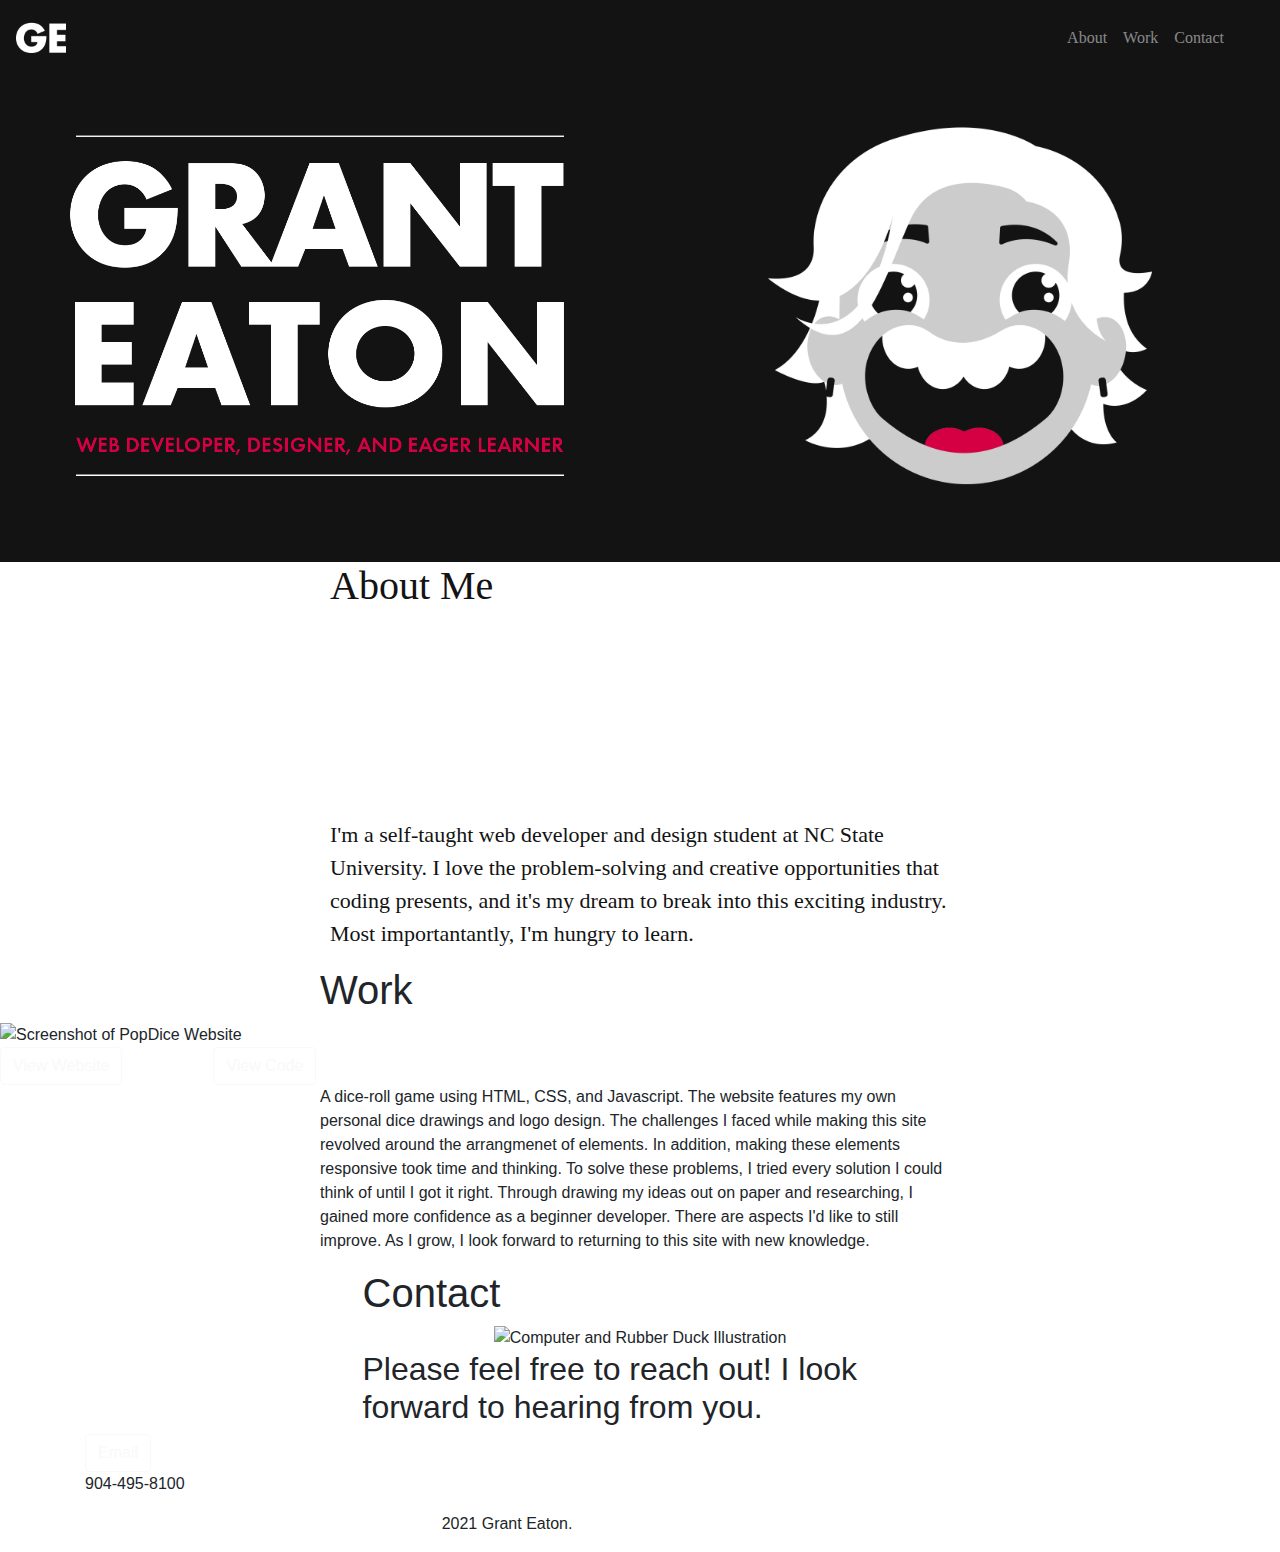
==== index.html @ a29b0844 "Final HTML Code" ====
<!DOCTYPE html>
<html>

<head>
  <meta charset="utf-8" />
  <title>Grant Eaton Design</title>
  <!--CSS!-->
  <link rel="stylesheet" href="styles.css" />
  <!--JQuery!-->
  <script src="https://code.jquery.com/jquery-3.3.1.slim.min.js" integrity="sha384-q8i/X+965DzO0rT7abK41JStQIAqVgRVzpbzo5smXKp4YfRvH+8abtTE1Pi6jizo" crossorigin="anonymous"></script>
  <!--Bootsrap!-->
  <link rel="stylesheet" href="https://stackpath.bootstrapcdn.com/bootstrap/4.4.1/css/bootstrap.min.css" integrity="sha384-Vkoo8x4CGsO3+Hhxv8T/Q5PaXtkKtu6ug5TOeNV6gBiFeWPGFN9MuhOf23Q9Ifjh" crossorigin="anonymous">
  <!--FontAwesome!-->
  <link rel="stylesheet" href="https://use.fontawesome.com/releases/v5.15.2/css/all.css" integrity="sha384-vSIIfh2YWi9wW0r9iZe7RJPrKwp6bG+s9QZMoITbCckVJqGCCRhc+ccxNcdpHuYu" crossorigin="anonymous">
</head>

<body>

  <!--Nav!-->
  <div class="navigation">
    <nav class="navbar fixed-top navbar-expand-lg navbar-dark" style="background-color: #131314;">
      <a class="navbar-brand" href="#"><img class="GE_Logo" src="images/GE_Futura.png" alt="Grant Eaton" /></a>
      <button class="navbar-toggler" type="button" data-toggle="collapse" data-target="#navbarTogglerDemo02" aria-controls="navbarTogglerDemo02" aria-expanded="false" aria-label="Toggle navigation">
        <span class="navbar-toggler-icon"></span>
      </button>

      <div class="collapse navbar-collapse" id="navbarTogglerDemo02">
        <ul class="navbar-nav align-items-center ml-auto mt-2 mt-lg-0">
          <li class="nav-item">
            <a class="nav-link" href="#">About</a>
          </li>
          <li class="nav-item">
            <a class="nav-link" href="#">Work</a>
          </li>
          <li class="nav-item">
            <a class="nav-link" href="#">Contact</a>
          </li>
          <li class="nav-item">
            <a class="nav-link" href="https://www.instagram.com/eaton_design/"><i class="fab fa-instagram fa-2x"></i></a>
          </li>
          <li class="nav-item">
            <a class="nav-link" href="https://github.com/GrantEatonDesign"><i class="fab fa-github fa-2x"></i></a>
          </li>
        </ul>
      </div>
    </nav>
  </div>

  <!--Header!-->

  <!--Top Container!-->
  <div class="top-container">
    <div class="row no-gutters header">
      <div class="header-text col-xl-6 col-lg-6 col-md-6 col-sm-6 col-xs-6" align="center">
        <img class="grant-eaton-header-text " src="images/GrantEaton_Text_Header.png" alt="Grant Eaton Web Developer, Designer, and Eager Learner" />
      </div>
      <div class="self-portrait-column col-xl-6 col-lg-6 col-md-6 col-sm-6 col-xs-6">
        <img class="self-portrait" src="images/SelfPortrait_BW_Eaton.png" alt="Self Portrait" />
      </div>
    </div>
  </div>

  <!--Middle Container!-->
  <div class="middle-container">

    <!--About Me!-->
    <div class="about-me">
      <div class="row no-gutters">
        <div class="about-me-title col-xl-6 col-lg-6 col-md-6 col-sm-6 col-xs-6 mx-auto">
          <h1>About Me</h1>
        </div>
        <div class="row no-gutters">
          <div class="about-me-column col-xl-6 col-lg-6 col-md-6 col-sm-6 col-xs-6 mx-auto">
            <p class="about-me-paragraph">I'm a self-taught web developer and design student at NC State University. I love the problem-solving and creative opportunities that coding presents, and it's my dream to break into this exciting industry.
              Most importantantly, I'm hungry to learn.
            </p>
          </div>
        </div>
      </div>
    </div>

    <!--Work!-->
    <div class="work">
      <div class="row no-gutters">
        <div class="work-title col-xl-6 col-lg-6 col-md-6 col-sm-6 col-xs-6 mx-auto">
          <h1>Work</h1>
        </div>
      </div>

      <div class="screenshot-section">
        <img class="screenshot" src="images/PopDiceScreenshot.png" alt="Screenshot of PopDice Website" />
      </div>

      <div class="row no-gutters buttons">
        <div class="buttons-column col-2">
          <a href="https://granteatondesign.github.io/PopDice/"><button type="button" class="website-button btn btn-outline-light">View Website</button></a>
        </div>
        <div class="buttons-column col-2">
          <a href="https://github.com/GrantEatonDesign/PopDice"><button type="button" class="github-button btn btn-outline-light">View Code</button></a>
        </div>
      </div>

      <div class="row no-gutters">
        <div class="description-column col-xl-6 col-lg-6 col-md-6 col-sm-6 col-xs-6 mx-auto">
          <p class="website-description">
            A dice-roll game using HTML, CSS, and Javascript. The website features my own personal dice drawings and logo design. The challenges I faced while making this site revolved around the arrangmenet of elements. In addition, making these
            elements responsive took time and thinking. To solve these problems, I tried every solution I could think of until I got it right. Through drawing my ideas out on paper and researching, I gained more confidence as a beginner
            developer. There are aspects I'd like to still improve. As I grow, I look forward to returning to this site with new knowledge.
          </p>
        </div>
      </div>
    </div>

    <!--Contact!-->
    <div class="contact container">
      <div class="row no-gutters">
        <div class="contact-title col-xl-6 col-lg-6 col-md-6 col-sm-6 col-xs-6 mx-auto">
          <h1>Contact</h1>
        </div>
      </div>

      <div class="row">
        <div class="contact-drawing-column col-6 mx-auto" align="center">
          <img class="contact-drawing" src="images/Email.png" alt="Computer and Rubber Duck Illustration" />
        </div>
      </div>

      <div class="row no-gutters">
        <div class="contact-text-col col-6 mx-auto">
          <h2 class="contact-text">
            Please feel free to reach out! I look forward to hearing from you.
          </h2>
        </div>
      </div>

      <div class="contact-information">
        <div class="row no-gutters">

          <div class="email col-12 mx-auto">
            <a class="btn btn-outline-light" href="mailto:eaton.grant@yahoo.com">Email</a>
          </div>

          <div class="phone col-12 mx-auto">
            <p class="phone-number">
              904-495-8100
            </p>
          </div>

        </div>
      </div>

    </div>

    <!--End of Middle Container!-->
  </div>

  <!--Footer!-->
  <footer>

    <div class="footer-container container-fluid">

      <div class="footer-row row">
        <div class="footer-col col-4 mx-auto">
          <a class="nav-link" href="https://www.instagram.com/eaton_design/"><i class="fab fa-instagram fa-2x" style="color:white;"></i></a>
        </div>
        <div class="footer-col col-4 mx-auto">
          <p class="footer-text">2021 Grant Eaton.</p>
        </div>
        <div class="footer-col col-4 mx-auto">
          <a class="nav-link" href="https://github.com/GrantEatonDesign"><i class="fab fa-github fa-2x" style="color:white;"></i></a>
        </div>
      </div>
    </div>

  </footer>

  <script src="https://cdnjs.cloudflare.com/ajax/libs/popper.js/1.14.7/umd/popper.min.js" integrity="sha384-UO2eT0CpHqdSJQ6hJty5KVphtPhzWj9WO1clHTMGa3JDZwrnQq4sF86dIHNDz0W1" crossorigin="anonymous"></script>
  <script src="https://stackpath.bootstrapcdn.com/bootstrap/4.3.1/js/bootstrap.min.js" integrity="sha384-JjSmVgyd0p3pXB1rRibZUAYoIIy6OrQ6VrjIEaFf/nJGzIxFDsf4x0xIM+B07jRM" crossorigin="anonymous"></script>
</body>

</html>
---- styles.css ----
/*Navigation*/
.navbar {
background-color: #131314;
}
.navbar-dark .navbar-nav .nav-link {
  font-family: 'Futura';
}

.GE_Logo {
height: 50px;
width: 50px;
}

/*Header*/
.top-container{
  padding-top: 50px;
  background-color: #131314;
  display: flex;
}

.header-text {
  display: flex;
  align-items: center;
  justify-content: center;
}

.grant-eaton-header-text {
      max-width: 80%;
      min-width: 40%;
      height: auto;
      width: auto;
    }

.self-portrait-column {
display: flex;
align-items: center;
justify-content: center;
}

.self-portrait {
  max-width: 60%;
  min-width: 40%;
  height: auto;
  width: auto;
  padding-left: 0px;
  padding-right: 0px;

}

/*Middle Container*/
.about-me-column {
  background-color: white;
  display: flex;
  align: center;
  align-items: center;
  justify-content: center;
  padding-top: 200px;
}
.about-me {
  display: flex;
  font-family: 'futura';
  color: #131314;
  font-size: min(max(2vw, 25px), 22px);
  padding-left: 20px;
  padding-right: 20px;
}
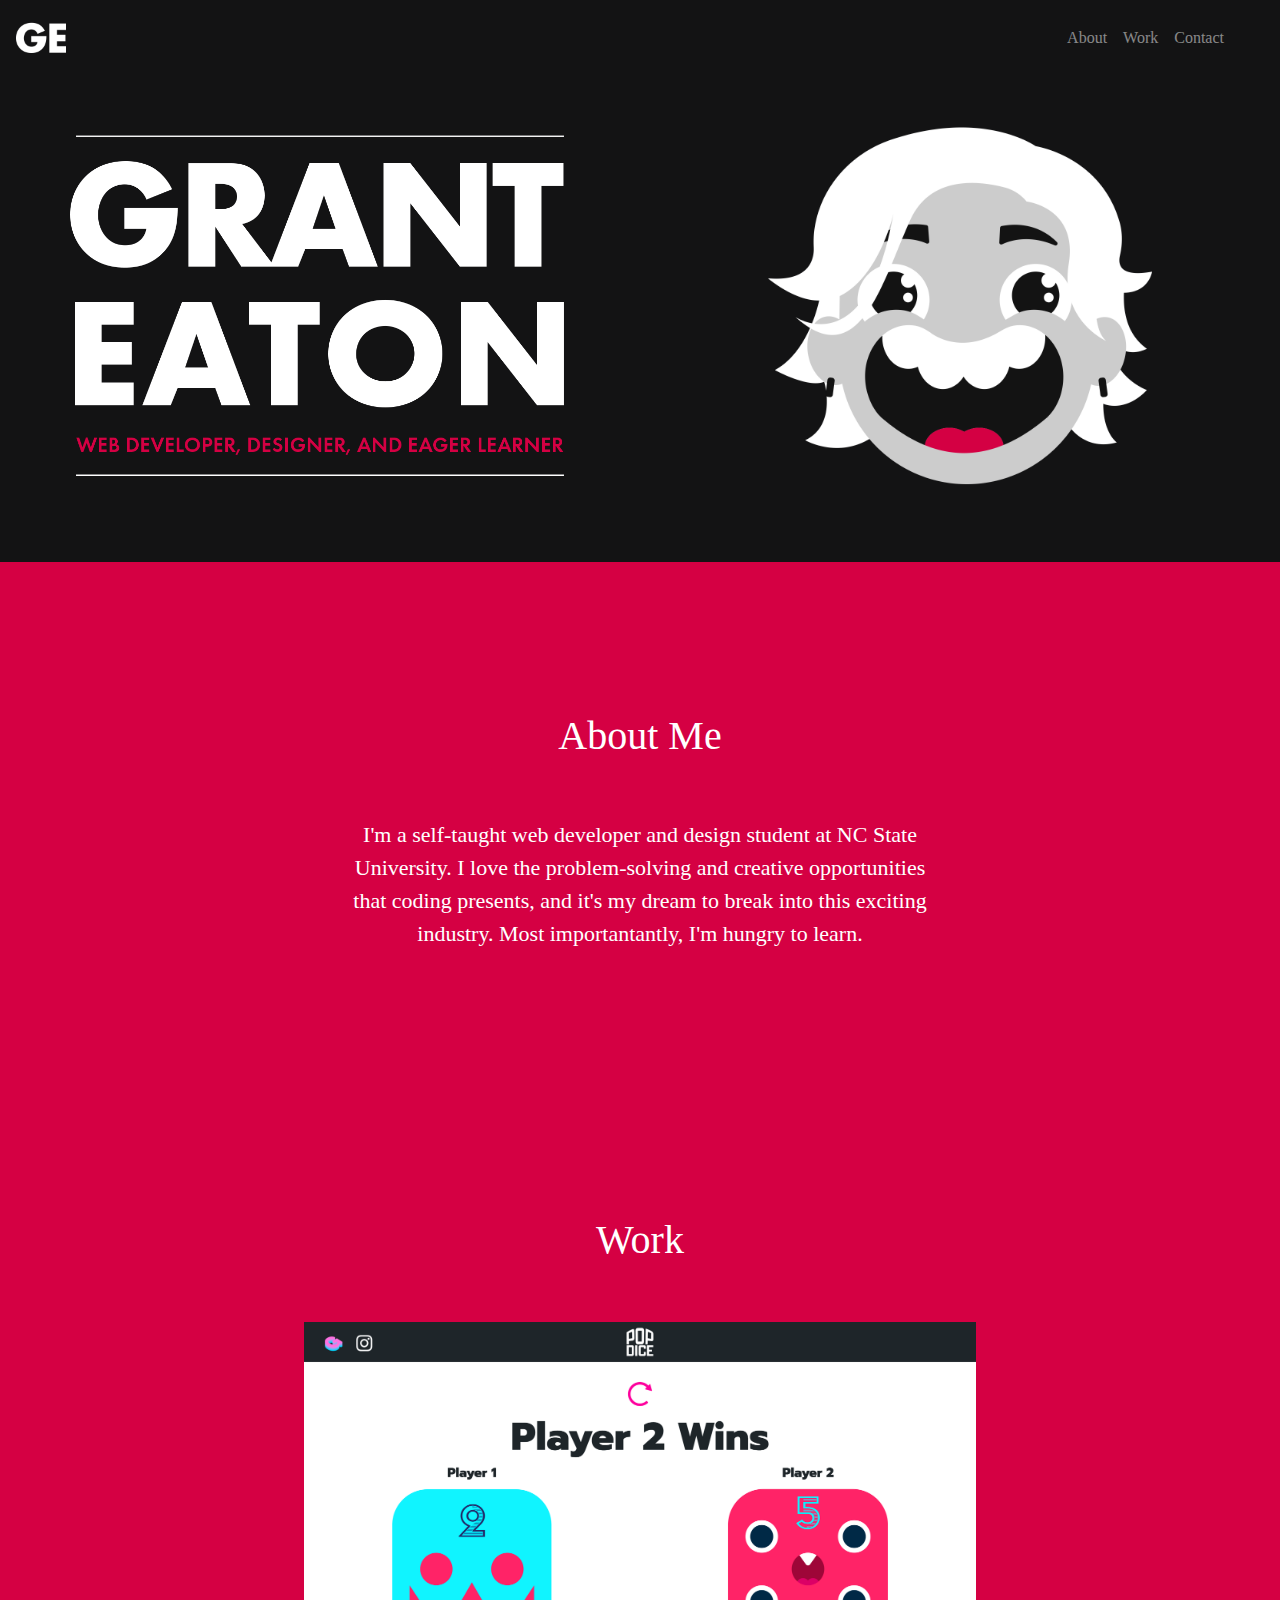
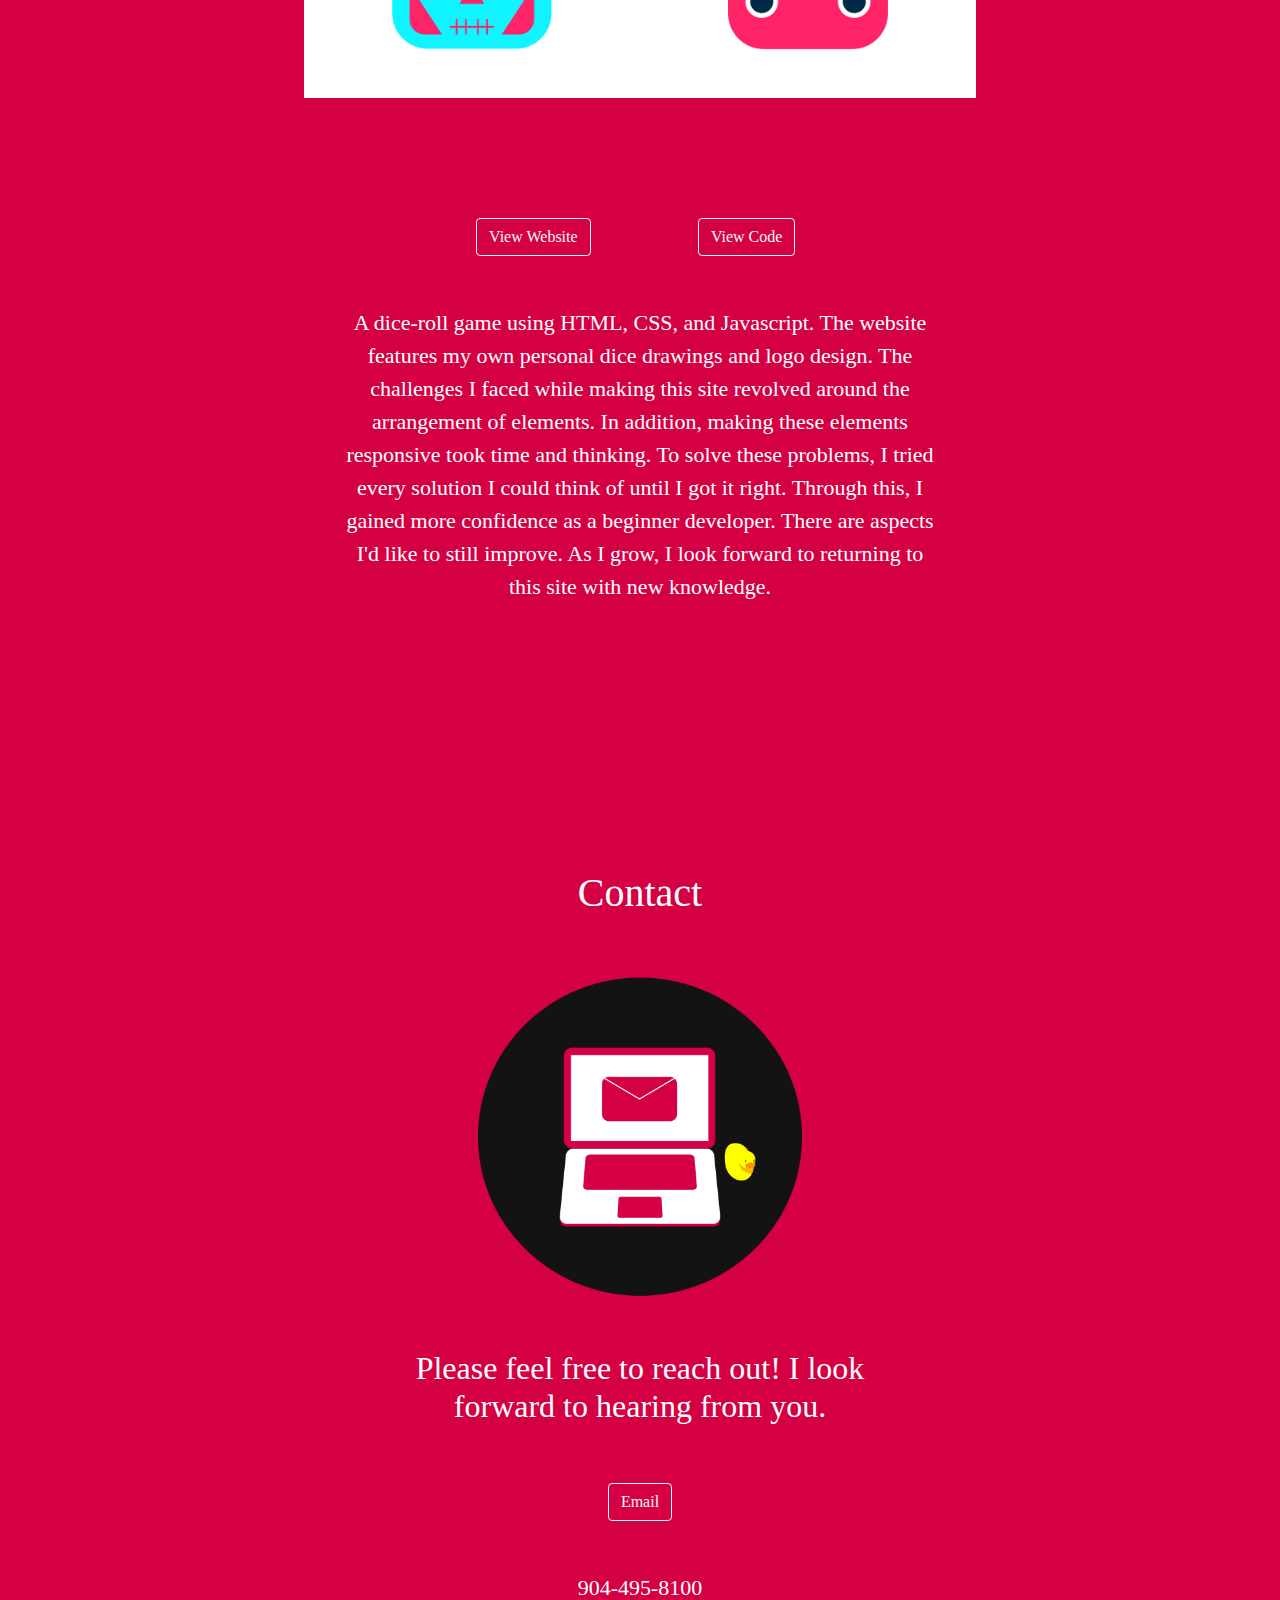
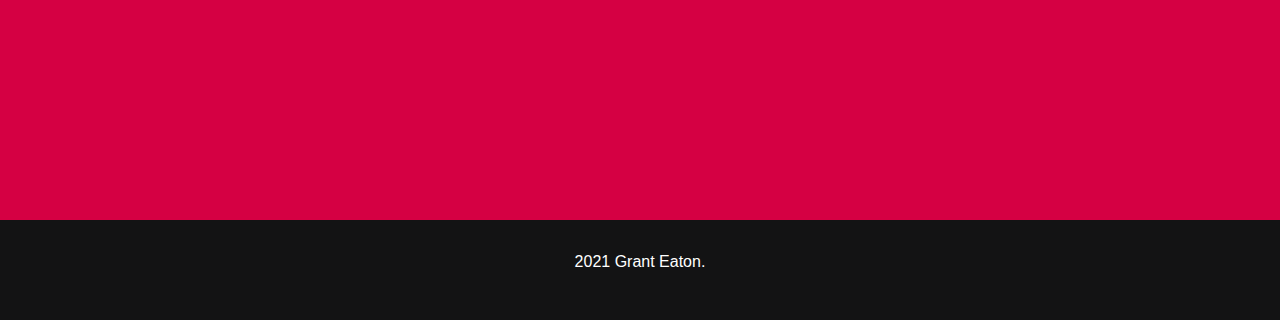
==== commit 9cbfae2c: "Changed Spelling Errors in "About Me" Section" ====
--- a/index.html
+++ b/index.html
@@ -103,8 +103,8 @@
       <div class="row no-gutters">
         <div class="description-column col-xl-6 col-lg-6 col-md-6 col-sm-6 col-xs-6 mx-auto">
           <p class="website-description">
-            A dice-roll game using HTML, CSS, and Javascript. The website features my own personal dice drawings and logo design. The challenges I faced while making this site revolved around the arrangmenet of elements. In addition, making these
-            elements responsive took time and thinking. To solve these problems, I tried every solution I could think of until I got it right. Through drawing my ideas out on paper and researching, I gained more confidence as a beginner
+            A dice-roll game using HTML, CSS, and Javascript. The website features my own personal dice drawings and logo design. The challenges I faced while making this site revolved around the arrangement of elements. In addition, making these
+            elements responsive took time and thinking. To solve these problems, I tried every solution I could think of until I got it right. Through this, I gained more confidence as a beginner
             developer. There are aspects I'd like to still improve. As I grow, I look forward to returning to this site with new knowledge.
           </p>
         </div>
--- a/styles.css
+++ b/styles.css
@@ -1,18 +1,19 @@
 /*Navigation*/
 .navbar {
-background-color: #131314;
-}
+  background-color: #131314;
+}
+
 .navbar-dark .navbar-nav .nav-link {
   font-family: 'Futura';
 }
 
 .GE_Logo {
-height: 50px;
-width: 50px;
+  height: 50px;
+  width: 50px;
 }
 
 /*Header*/
-.top-container{
+.top-container {
   padding-top: 50px;
   background-color: #131314;
   display: flex;
@@ -25,16 +26,16 @@
 }
 
 .grant-eaton-header-text {
-      max-width: 80%;
-      min-width: 40%;
-      height: auto;
-      width: auto;
-    }
+  max-width: 80%;
+  min-width: 40%;
+  height: auto;
+  width: auto;
+}
 
 .self-portrait-column {
-display: flex;
-align-items: center;
-justify-content: center;
+  display: flex;
+  align-items: center;
+  justify-content: center;
 }
 
 .self-portrait {
@@ -44,23 +45,204 @@
   width: auto;
   padding-left: 0px;
   padding-right: 0px;
-
-}
-
+  transition: transform .2s;
+}
+
+.self-portrait:hover {
+  transform: scale(1.1);
+}
 /*Middle Container*/
+
+.middle-container {
+  background-color: #d50043;
+  font-family: 'futura';
+  height: 100%;
+
+}
+
 .about-me-column {
-  background-color: white;
   display: flex;
   align: center;
   align-items: center;
   justify-content: center;
   padding-top: 200px;
 }
-.about-me {
-  display: flex;
-  font-family: 'futura';
-  color: #131314;
+
+.about-me-title {
+  display: flex;
+  align: center;
+  align-items: center;
+  justify-content: center;
+  position: relative;
+  top: 150px;
+  color: white;
+}
+
+.about-me-paragraph {
+  display: flex;
+  font-family: 'futura';
+  color: white;
   font-size: min(max(2vw, 25px), 22px);
   padding-left: 20px;
   padding-right: 20px;
-}
+  text-align: center;
+}
+
+.work {
+  margin-top: 100px;
+}
+.work-title {
+  display: flex;
+  align: center;
+  align-items: center;
+  justify-content: center;
+  position: relative;
+  top: 150px;
+  color: white;
+}
+
+.screenshot-section {
+  overflow: hidden;
+}
+.screenshot {
+  display: flex;
+  margin-left: auto;
+  margin-right: auto;
+  margin-top: 200px;
+  width: 100%;
+  max-width: 672px;
+  height: auto;
+  transition: transform .2s;
+  padding-bottom: 70px;
+}
+.screenshot:hover {
+  transform: scale(1.5);
+}
+
+
+.buttons {
+  display: flex;
+  align: center;
+  align-items: center;
+  justify-content: center;
+}
+
+.buttons-column {
+  display: flex;
+  align: center;
+  align-items: center;
+  justify-content: center;
+  margin-top: 50px;
+}
+
+.btn .btn-outline-dark {
+  color: white;
+  font-family: 'futura';
+}
+
+.description-column {
+  display: flex;
+  align: center;
+  align-items: center;
+  justify-content: center;
+}
+.website-description {
+  display: flex;
+  font-family: 'futura';
+  color: white;
+  font-size: min(max(2vw, 25px), 22px);
+  padding-left: 20px;
+  padding-right: 20px;
+  padding-top: 50px;
+  text-align: center;
+}
+
+.contact {
+margin-top: 250px;
+}
+
+.contact-drawing-column {
+  display: flex;
+  align-items: center;
+  justify-content: center;
+}
+.contact-drawing {
+  display: flex;
+  max-width: 60%;
+  height: auto;
+  width: auto;
+  padding-left: 0px;
+  padding-right: 0px;
+  padding-top: 50px;
+
+}
+.contact-title {
+  display: flex;
+  align: center;
+  align-items: center;
+  justify-content: center;
+  position: relative;
+  color: white;
+}
+
+.contact-text-col {
+  display: flex;
+  align: center;
+  align-items: center;
+  justify-content: center;
+  padding-top: 50px;
+}
+
+.contact-text {
+  display: flex;
+  font-family: 'futura';
+  padding-left: 20px;
+  padding-right: 20px;
+  color: white;
+  text-align: center;
+}
+
+.contact-information{
+  padding-bottom: 200px;
+}
+
+.email {
+  display: flex;
+  align: center;
+  align-items: center;
+  justify-content: center;
+  margin-top: 50px;
+}
+
+.phone {
+  display: flex;
+  align: center;
+  align-items: center;
+  justify-content: center;
+  margin-top: 50px;
+}
+
+.phone-number {
+  display: flex;
+  font-family: 'futura';
+  font-size: min(max(2vw, 25px), 22px);
+  color: white;
+  text-align: center;
+}
+
+.footer-container {
+  background-color: #131314;
+  height: 100px;
+}
+
+.footer-col {
+  display: flex;
+  align: center;
+  align-items: center;
+  justify-content: center;
+  padding-top: 30px;
+}
+
+.footer-text {
+  color: white
+}
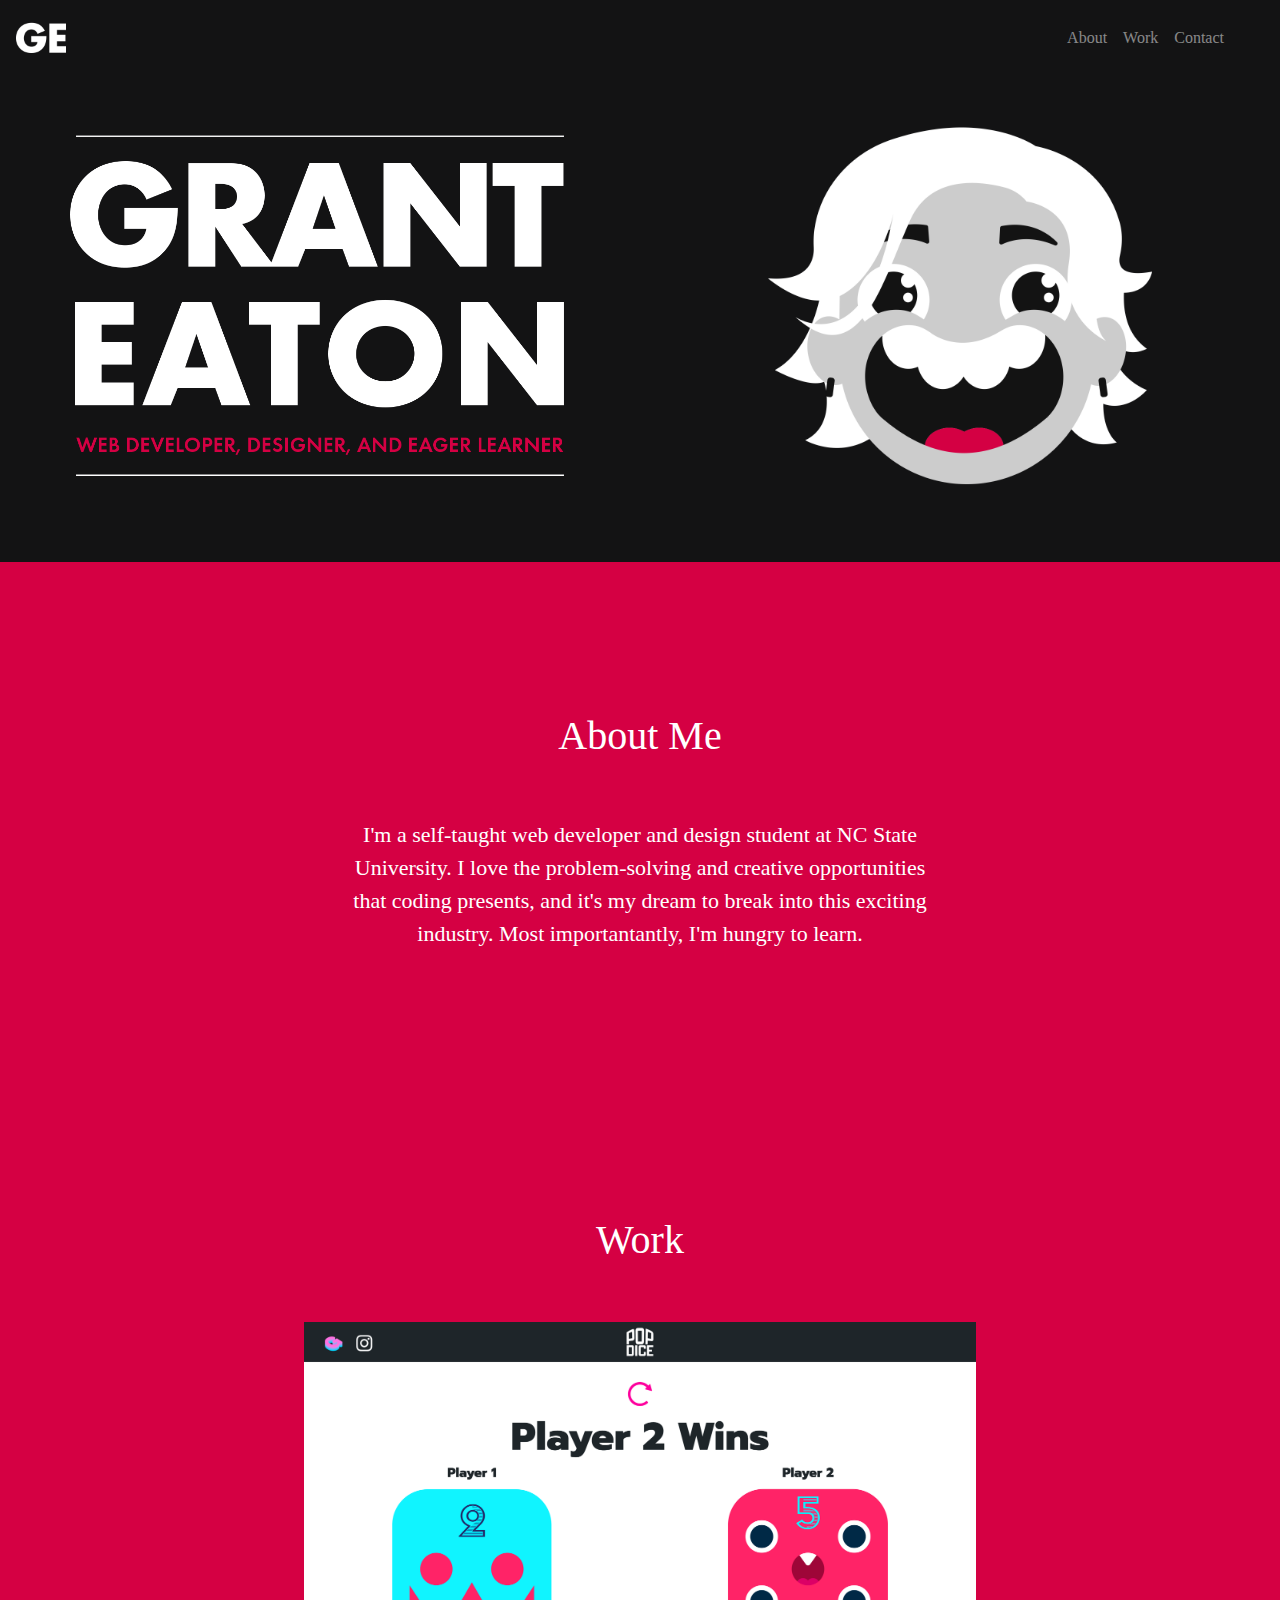
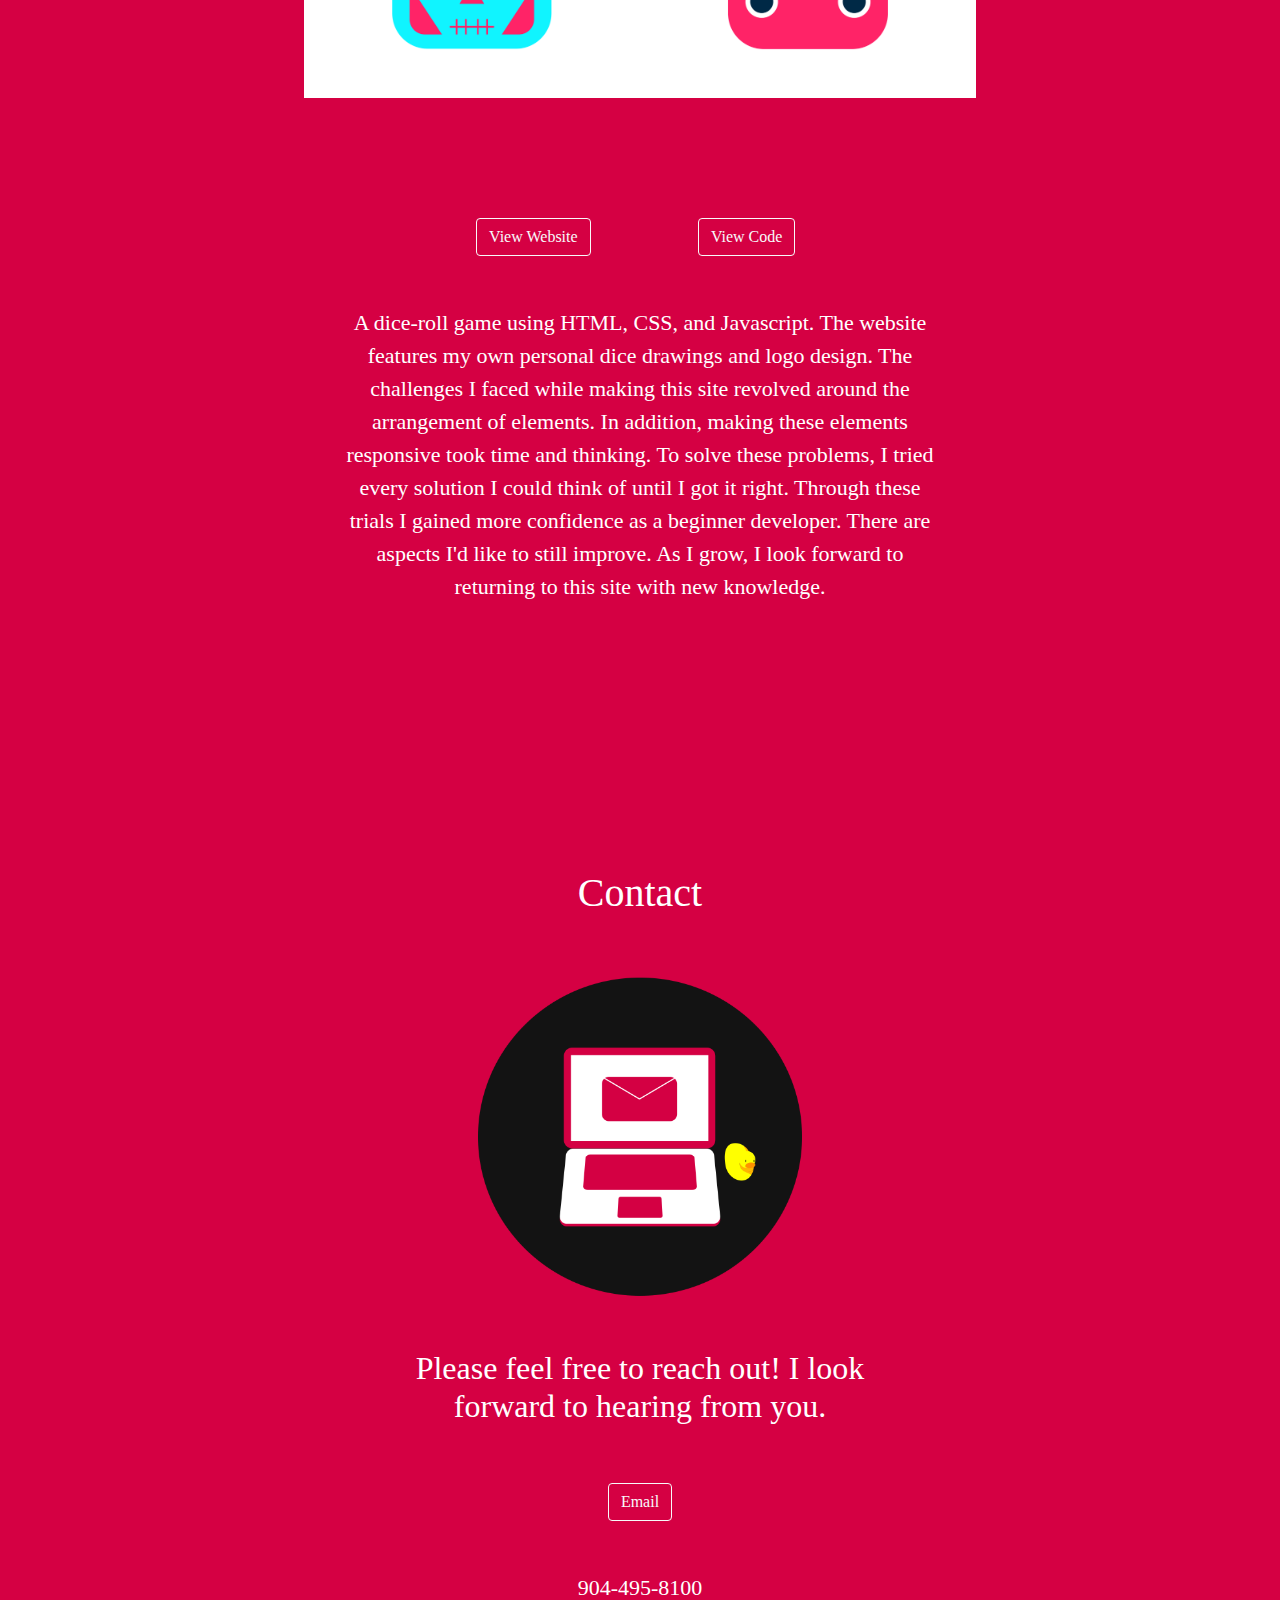
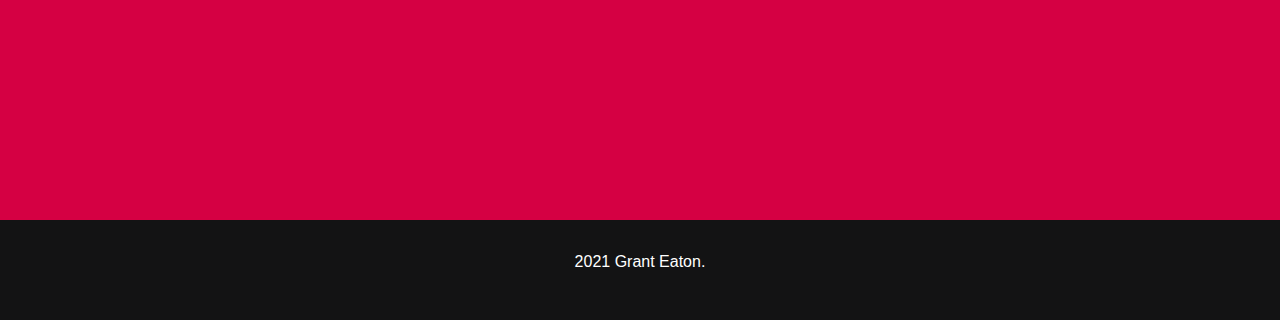
==== commit 01ad7cf6: "Scroll Behavior to Nav Links" ====
--- a/index.html
+++ b/index.html
@@ -27,13 +27,13 @@
       <div class="collapse navbar-collapse" id="navbarTogglerDemo02">
         <ul class="navbar-nav align-items-center ml-auto mt-2 mt-lg-0">
           <li class="nav-item">
-            <a class="nav-link" href="#">About</a>
+            <a class="nav-link" href="#about-me-section">About</a>
           </li>
           <li class="nav-item">
-            <a class="nav-link" href="#">Work</a>
+            <a class="nav-link" href="#work-section">Work</a>
           </li>
           <li class="nav-item">
-            <a class="nav-link" href="#">Contact</a>
+            <a class="nav-link" href="#contact-section">Contact</a>
           </li>
           <li class="nav-item">
             <a class="nav-link" href="https://www.instagram.com/eaton_design/"><i class="fab fa-instagram fa-2x"></i></a>
@@ -64,7 +64,7 @@
   <div class="middle-container">
 
     <!--About Me!-->
-    <div class="about-me">
+    <a id="about-me-section"><div class="about-me"></a>
       <div class="row no-gutters">
         <div class="about-me-title col-xl-6 col-lg-6 col-md-6 col-sm-6 col-xs-6 mx-auto">
           <h1>About Me</h1>
@@ -80,7 +80,7 @@
     </div>
 
     <!--Work!-->
-    <div class="work">
+    <a id="work-section"><div class="work"></a>
       <div class="row no-gutters">
         <div class="work-title col-xl-6 col-lg-6 col-md-6 col-sm-6 col-xs-6 mx-auto">
           <h1>Work</h1>
@@ -104,7 +104,7 @@
         <div class="description-column col-xl-6 col-lg-6 col-md-6 col-sm-6 col-xs-6 mx-auto">
           <p class="website-description">
             A dice-roll game using HTML, CSS, and Javascript. The website features my own personal dice drawings and logo design. The challenges I faced while making this site revolved around the arrangement of elements. In addition, making these
-            elements responsive took time and thinking. To solve these problems, I tried every solution I could think of until I got it right. Through this, I gained more confidence as a beginner
+            elements responsive took time and thinking. To solve these problems, I tried every solution I could think of until I got it right. Through these trials I gained more confidence as a beginner
             developer. There are aspects I'd like to still improve. As I grow, I look forward to returning to this site with new knowledge.
           </p>
         </div>
@@ -112,7 +112,7 @@
     </div>
 
     <!--Contact!-->
-    <div class="contact container">
+    <a id="contact-section"><div class="contact container"></a>
       <div class="row no-gutters">
         <div class="contact-title col-xl-6 col-lg-6 col-md-6 col-sm-6 col-xs-6 mx-auto">
           <h1>Contact</h1>
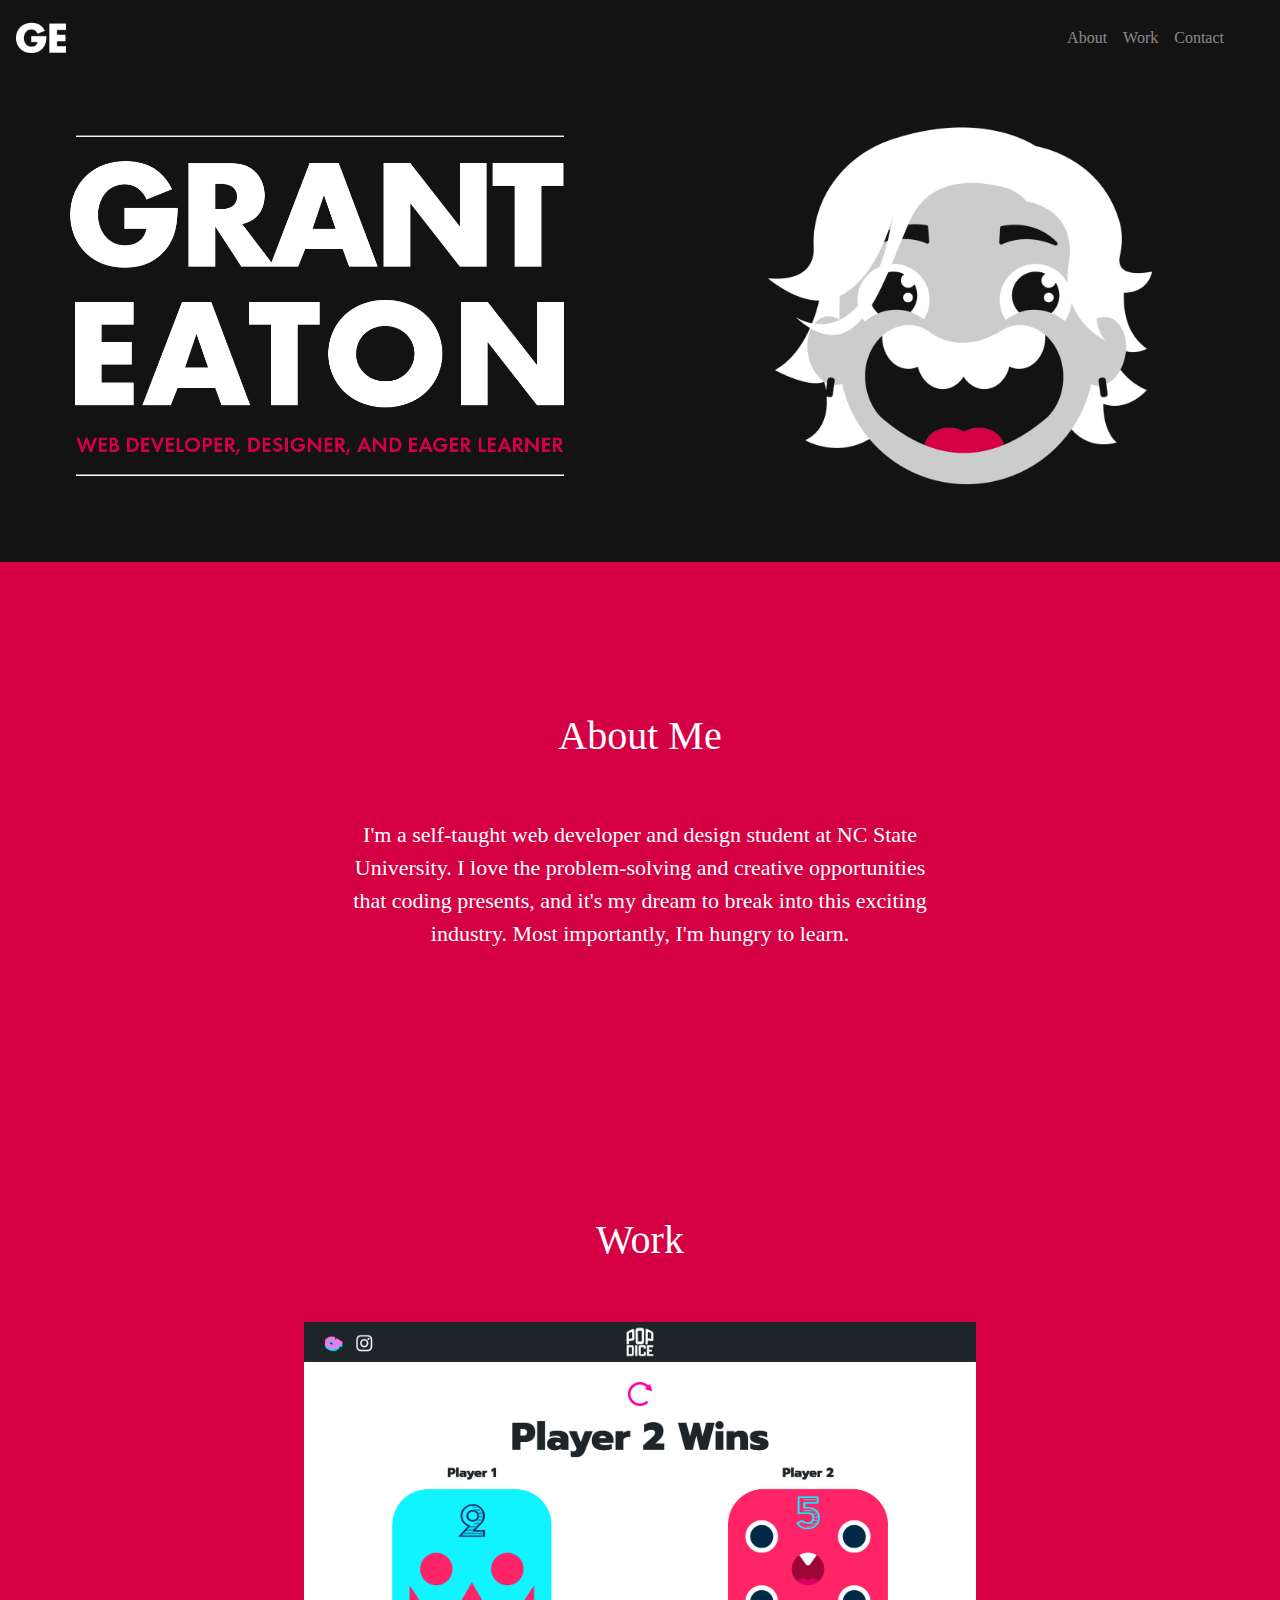
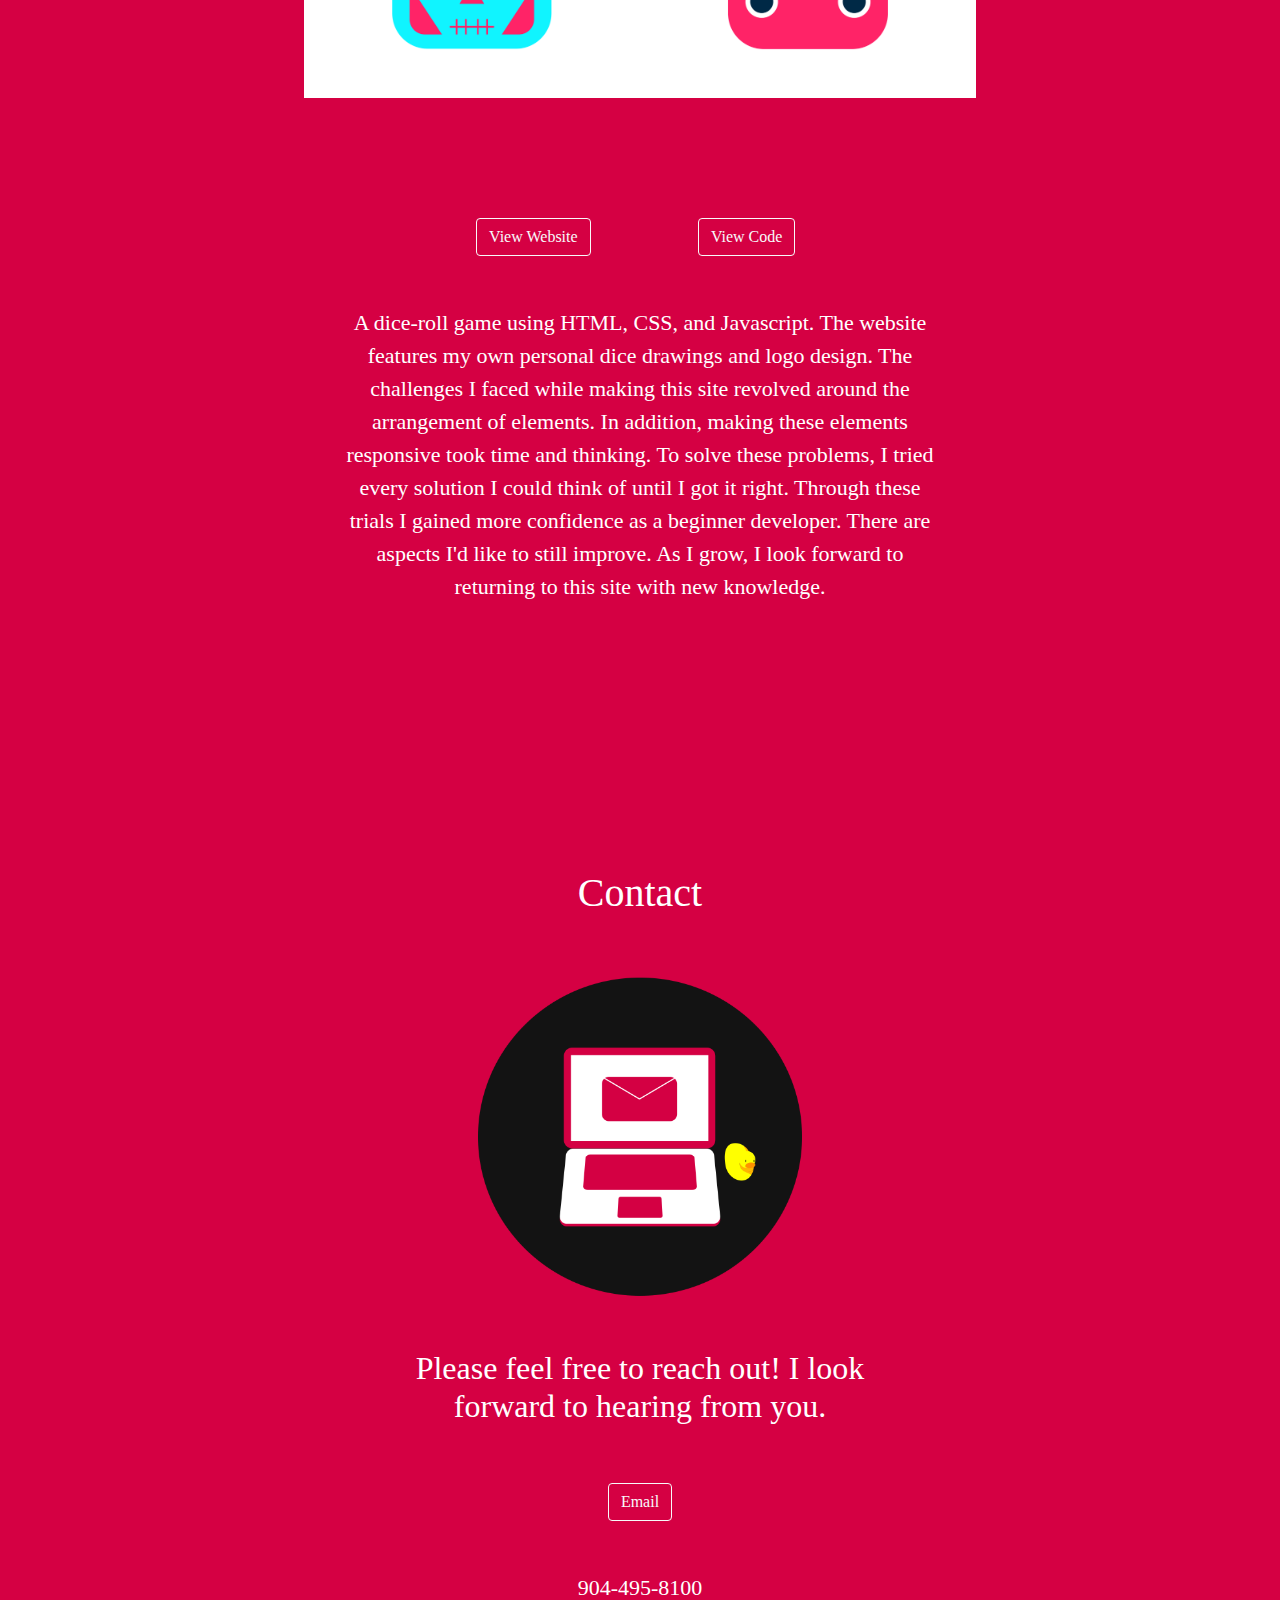
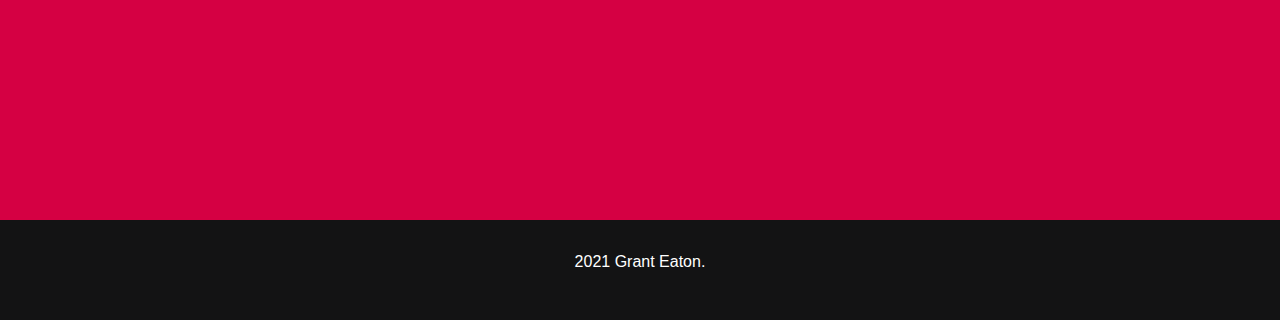
==== commit 1853e745: "Fixed spelling error" ====
--- a/index.html
+++ b/index.html
@@ -72,7 +72,7 @@
         <div class="row no-gutters">
           <div class="about-me-column col-xl-6 col-lg-6 col-md-6 col-sm-6 col-xs-6 mx-auto">
             <p class="about-me-paragraph">I'm a self-taught web developer and design student at NC State University. I love the problem-solving and creative opportunities that coding presents, and it's my dream to break into this exciting industry.
-              Most importantantly, I'm hungry to learn.
+              Most importantly, I'm hungry to learn.
             </p>
           </div>
         </div>
--- a/styles.css
+++ b/styles.css
@@ -1,3 +1,6 @@
+html {
+  scroll-behavior: smooth;
+}
 /*Navigation*/
 .navbar {
   background-color: #131314;
